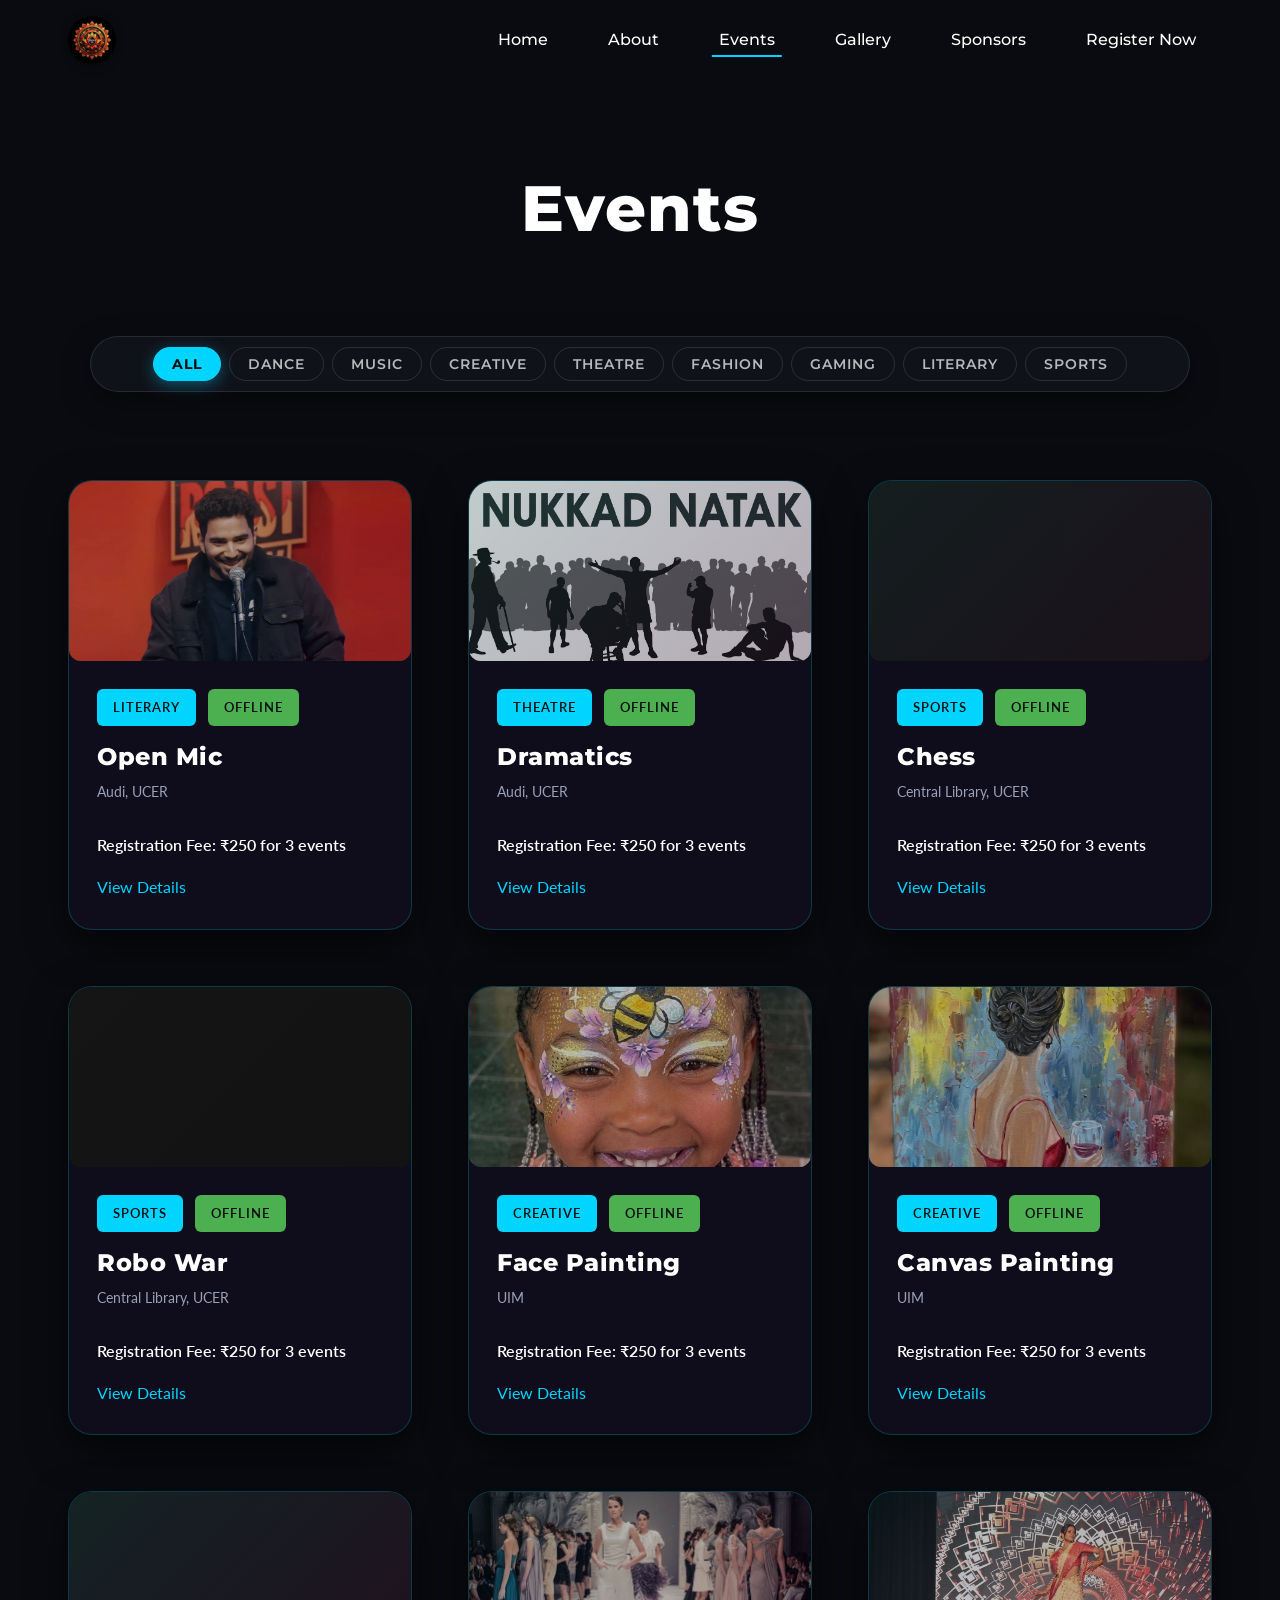
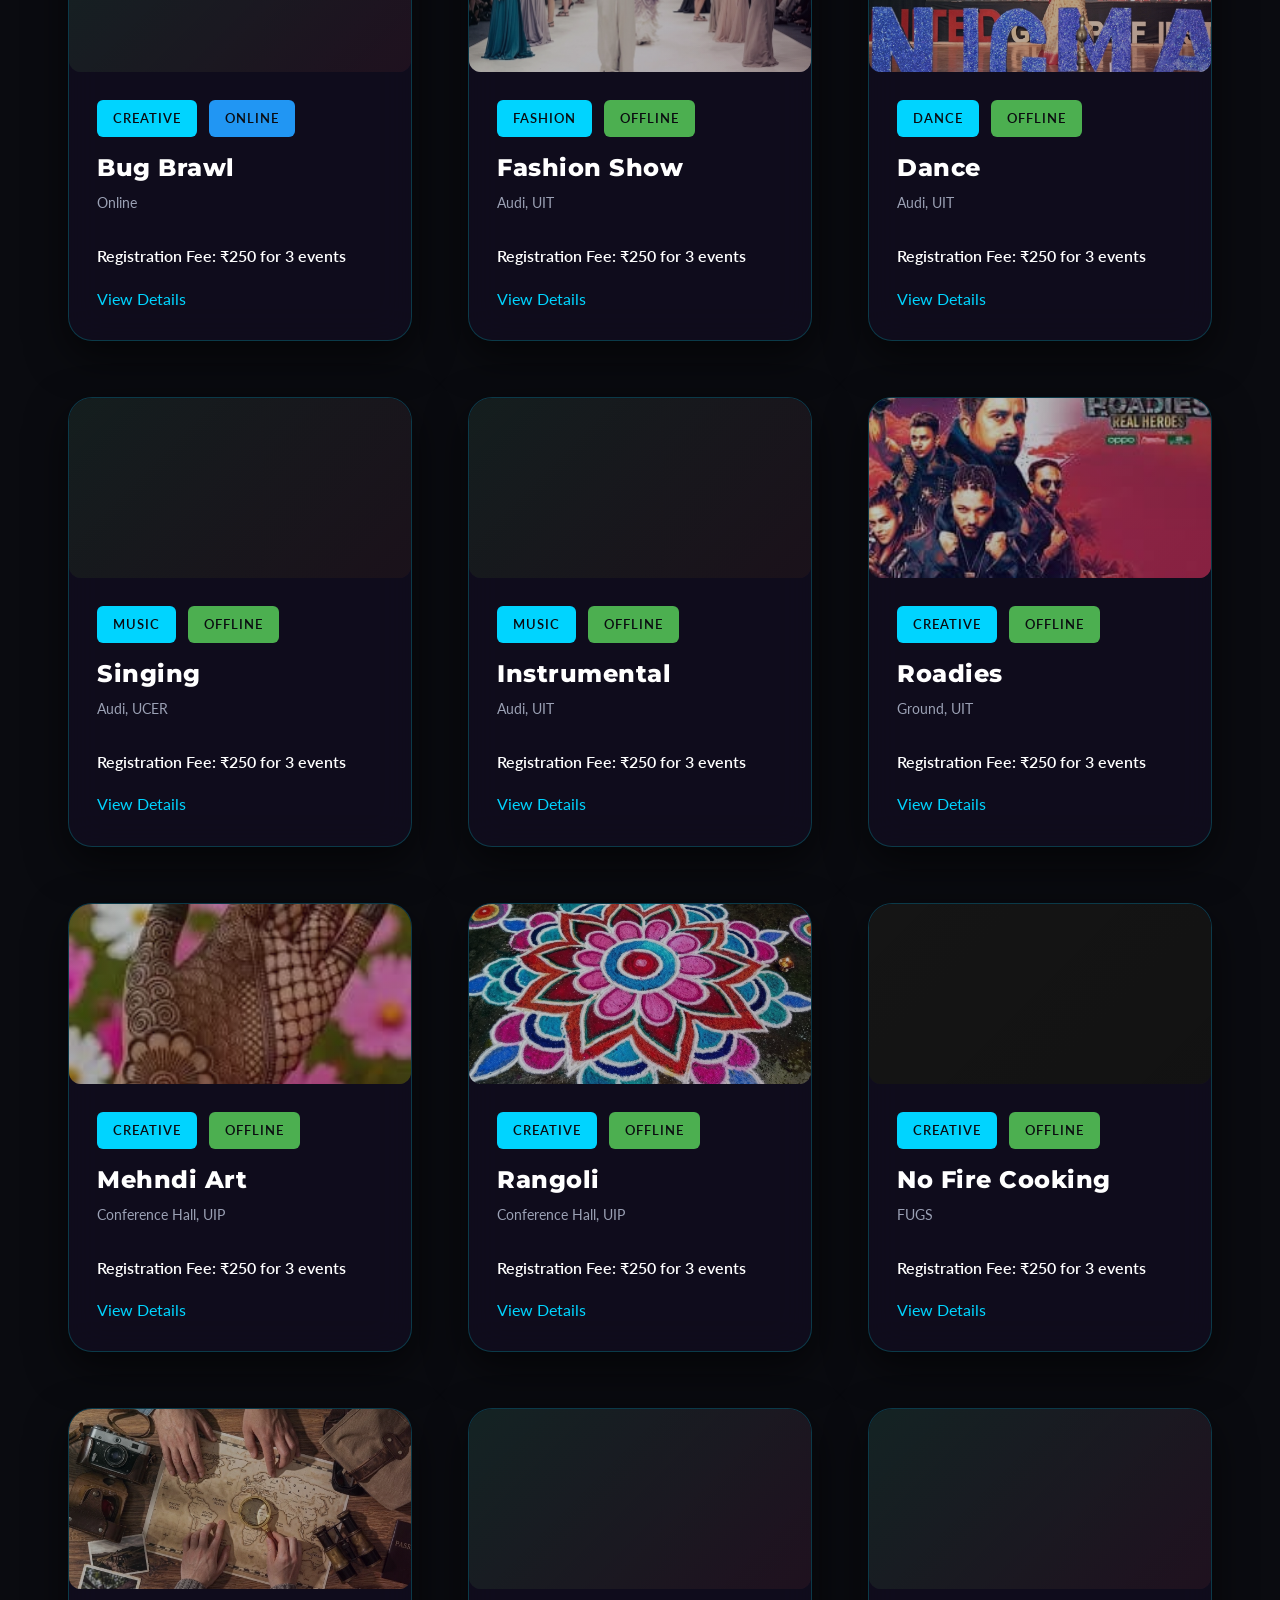
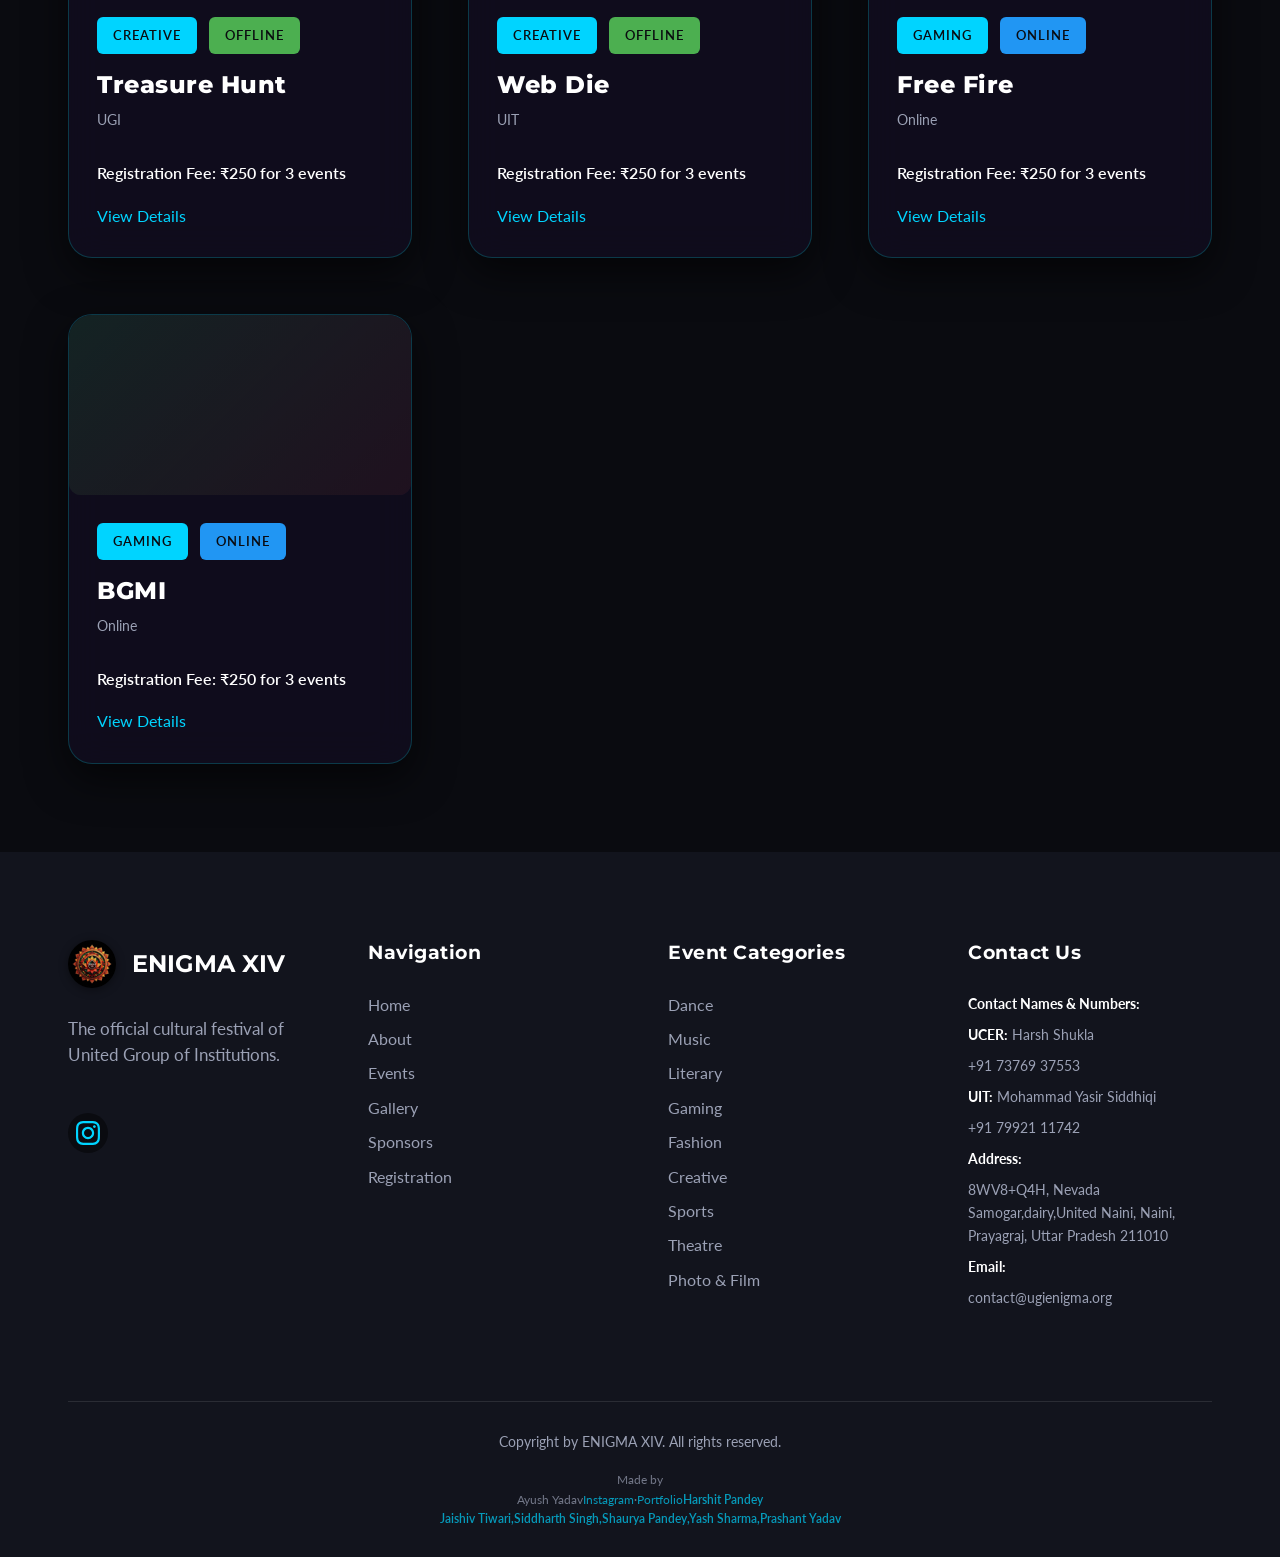
==== events.html @ 2e2770b8 "init" ====
<!DOCTYPE html>
<html lang="en">
<head>
    <meta charset="UTF-8">
    <meta name="viewport" content="width=device-width, initial-scale=1.0, maximum-scale=5.0, user-scalable=yes">
    <meta name="theme-color" content="#0A0A0A">
    <title>Events - ENIGMA XIV</title>
    
    <!-- Favicon -->
    <link rel="icon" type="image/jpeg" href="assets/logo.jpg">
    <link rel="shortcut icon" type="image/jpeg" href="assets/logo.jpg">
    <link rel="apple-touch-icon" href="assets/logo.jpg">
    <!-- Resource Hints for Performance -->
    <link rel="preconnect" href="https://fonts.googleapis.com">
    <link rel="preconnect" href="https://fonts.gstatic.com" crossorigin>
    <link rel="dns-prefetch" href="https://fonts.googleapis.com">
    <link rel="dns-prefetch" href="https://fonts.gstatic.com">
    <link href="https://fonts.googleapis.com/css2?family=Montserrat:wght@400;500;600;700;800&family=Lato:wght@300;400;700&display=swap" rel="stylesheet" media="print" onload="this.media='all'">
    <noscript><link href="https://fonts.googleapis.com/css2?family=Montserrat:wght@400;500;600;700;800&family=Lato:wght@300;400;700&display=swap" rel="stylesheet"></noscript>
    <!-- Preload event images for faster loading -->
    <link rel="preload" as="image" href="assets/new_events/open_mic.jpg">
    <link rel="preload" as="image" href="assets/new_events/nukad-natak.png">
    <link rel="preload" as="image" href="https://images.unsplash.com/photo-1529699211952-734e80c4d42b?w=800&q=80">
    <link rel="preload" as="image" href="assets/new_events/face_art.jpg">
    <link rel="preload" as="image" href="assets/new_events/painting.jpg">
    <link rel="preload" as="image" href="assets/new_events/mehandi.jpg">
    <link rel="preload" as="image" href="assets/new_events/rangoli.jpg">
    <link rel="preload" as="image" href="assets/new_events/Roadies.jpg">
    <link rel="preload" as="image" href="assets/new_events/treasure_hunt.jpg">
    <link rel="preload" as="image" href="assets/new_events/robowar.jpg">
    <link rel="preload" as="image" href="assets/new_events/testimage1.png">
    <link rel="preload" as="image" href="https://images.unsplash.com/photo-1555066931-4365d14bab8c?w=800&q=80">
    <link rel="preload" as="image" href="https://images.unsplash.com/photo-1498050108023-c5249f4df085?w=800&q=80">
    <link rel="preload" as="image" href="https://images.unsplash.com/photo-1542751371-adc38448a05e?w=800&q=80">
    <link rel="preload" as="image" href="assets/new_events/fashion_show.jpg">
    <link rel="preload" as="image" href="assets/new_events/dance.png">
    <link rel="preload" as="image" href="https://images.unsplash.com/photo-1493225457124-a3eb161ffa5f?w=800&q=80">
    <link rel="preload" as="image" href="https://images.unsplash.com/photo-1511379938547-c1f69419868d?w=800&q=80">
    <link rel="dns-prefetch" href="https://images.unsplash.com">
    <link rel="preconnect" href="https://images.unsplash.com" crossorigin>
    <!-- Critical CSS -->
    <style>
        body{background:#0A0A0A;color:#fff;font-family:'Lato',sans-serif;margin:0;padding:0}
        .header{position:fixed;top:0;left:0;width:100%;z-index:300;transition:transform .3s ease}
    </style>
    
    <!-- Stylesheets -->
    <link rel="stylesheet" href="css/global.css" media="all">
    <link rel="stylesheet" href="css/header.css" media="all">
    <link rel="stylesheet" href="css/footer.css" media="all">
    <link rel="stylesheet" href="css/events.css" media="all">
    <link rel="stylesheet" href="css/animations.css" media="all">
</head>
<body>

    <header class="header" id="header">
        <div class="header-container">
            <a href="index.html" class="header-logo" aria-label="Go to Home Page">
                <img src="assets/logo.jpg" alt="ENIGMA XIV Logo" class="enigma-logo-img">
            </a>
            <nav>
                <ul class="nav-menu">
                    <li><a href="index.html">Home</a></li>
                    <li><a href="about.html">About</a></li>
                    <li><a href="events.html" class="active">Events</a></li>
                    <li><a href="gallery.html">Gallery</a></li>
                    <li><a href="sponsors.html">Sponsors</a></li>
                    <li><a href="registration.html">Register Now</a></li>
                </ul>
            </nav>
            <button class="menu-toggle" id="menuToggle" aria-label="Toggle menu">
                <span></span>
                <span></span>
                <span></span>
            </button>
        </div>
        <div class="mobile-menu-overlay" id="mobileMenu">
            <button class="mobile-menu-close" id="closeMenu" aria-label="Close menu">&times;</button>
            <ul class="mobile-menu">
                <li><a href="index.html">Home</a></li>
                <li><a href="about.html">About</a></li>
                <li><a href="events.html">Events</a></li>
                <li><a href="gallery.html">Gallery</a></li>
                <li><a href="sponsors.html">Sponsors</a></li>
                <li><a href="registration.html">Register Now</a></li>
            </ul>
        </div>
    </header>

    <main id="main-content">
        <section class="events-page section" style="padding-top: calc(var(--spacing-xl) + 80px);">
            <div class="container">
                <h1 class="page-title fade-in">Events</h1>

                <!-- Event Category Filter Buttons -->
                <div class="event-filters fade-in">
                    <button class="filter-btn active" data-filter="all">All</button>
                    <button class="filter-btn" data-filter="dance">Dance</button>
                    <button class="filter-btn" data-filter="music">Music</button>
                    <button class="filter-btn" data-filter="creative">Creative</button>
                    <button class="filter-btn" data-filter="theatre">Theatre</button>
                    <button class="filter-btn" data-filter="fashion">Fashion</button>
                    <button class="filter-btn" data-filter="gaming">Gaming</button>
                    <button class="filter-btn" data-filter="literary">Literary</button>
                    <button class="filter-btn" data-filter="sports">Sports</button>
                </div>

                <!-- Events Grid -->
                <div class="events-grid" id="eventsGrid">
                    <!-- Event Cards will be dynamically filtered -->
                    <div class="event-card fade-in" data-category="literary" data-event="open-mic">
                        <div class="event-image">
                            <div class="event-overlay"></div>
                        </div>
                        <div class="event-info">
                            <span class="event-category">Literary</span>
                            <span class="event-mode offline">Offline</span>
                            <h3>Open Mic</h3>
                            <p class="event-venue">Audi, UCER</p>
                            <p class="event-fee">Registration Fee: ₹250 for 3 events</p>
                            <a href="event-detail.html?event=open-mic" class="btn btn-outline">View Details</a>
                        </div>
                    </div>

                    <div class="event-card fade-in" data-category="theatre" data-event="dramatics">
                        <div class="event-image">
                            <div class="event-overlay"></div>
                        </div>
                        <div class="event-info">
                            <span class="event-category">Theatre</span>
                            <span class="event-mode offline">Offline</span>
                            <h3>Dramatics</h3>
                            <p class="event-venue">Audi, UCER</p>
                            <p class="event-fee">Registration Fee: ₹250 for 3 events</p>
                            <a href="event-detail.html?event=dramatics" class="btn btn-outline">View Details</a>
                        </div>
                    </div>

                    <div class="event-card fade-in" data-category="sports" data-event="chess">
                        <div class="event-image">
                            <div class="event-overlay"></div>
                        </div>
                        <div class="event-info">
                            <span class="event-category">Sports</span>
                            <span class="event-mode offline">Offline</span>
                            <h3>Chess</h3>
                            <p class="event-venue">Central Library, UCER</p>
                            <p class="event-fee">Registration Fee: ₹250 for 3 events</p>
                            <a href="event-detail.html?event=chess" class="btn btn-outline">View Details</a>
                        </div>
                    </div>

                    <div class="event-card fade-in" data-category="sports" data-event="robowar">
                        <div class="event-image">
                            <div class="event-overlay"></div>
                        </div>
                        <div class="event-info">
                            <span class="event-category">Sports</span>
                            <span class="event-mode offline">Offline</span>
                            <h3>Robo War</h3>
                            <p class="event-venue">Central Library, UCER</p>
                            <p class="event-fee">Registration Fee: ₹250 for 3 events</p>
                            <a href="event-detail.html?event=robowar" class="btn btn-outline">View Details</a>
                        </div>
                    </div>
                    <div class="event-card fade-in" data-category="creative" data-event="face-painting">
                        <div class="event-image">
                            <div class="event-overlay"></div>
                        </div>
                        <div class="event-info">
                            <span class="event-category">Creative</span>
                            <span class="event-mode offline">Offline</span>
                            <h3>Face Painting</h3>
                            <p class="event-venue">UIM</p>
                            <p class="event-fee">Registration Fee: ₹250 for 3 events</p>
                            <a href="event-detail.html?event=face-painting" class="btn btn-outline">View Details</a>
                        </div>
                    </div>

                    <div class="event-card fade-in" data-category="creative" data-event="canvas-painting">
                        <div class="event-image">
                            <div class="event-overlay"></div>
                        </div>
                        <div class="event-info">
                            <span class="event-category">Creative</span>
                            <span class="event-mode offline">Offline</span>
                            <h3>Canvas Painting</h3>
                            <p class="event-venue">UIM</p>
                            <p class="event-fee">Registration Fee: ₹250 for 3 events</p>
                            <a href="event-detail.html?event=canvas-painting" class="btn btn-outline">View Details</a>
                        </div>
                    </div>

                    <div class="event-card fade-in" data-category="creative" data-event="bug-brawl" data-online="true">
                        <div class="event-image">
                            <div class="event-overlay"></div>
                        </div>
                        <div class="event-info">
                            <span class="event-category">Creative</span>
                            <span class="event-mode online">Online</span>
                            <h3>Bug Brawl</h3>
                            <p class="event-venue">Online</p>
                            <p class="event-fee">Registration Fee: ₹250 for 3 events</p>
                            <a href="event-detail.html?event=bug-brawl" class="btn btn-outline">View Details</a>
                        </div>
                    </div>
                    <div class="event-card fade-in" data-category="fashion" data-event="fashion-show">
                        <div class="event-image">
                            <div class="event-overlay"></div>
                        </div>
                        <div class="event-info">
                            <span class="event-category">Fashion</span>
                            <span class="event-mode offline">Offline</span>
                            <h3>Fashion Show</h3>
                            <p class="event-venue">Audi, UIT</p>
                            <p class="event-fee">Registration Fee: ₹250 for 3 events</p>
                            <a href="event-detail.html?event=fashion-show" class="btn btn-outline">View Details</a>
                        </div>
                    </div>

                    <div class="event-card fade-in" data-category="dance" data-event="dance">
                        <div class="event-image">
                            <div class="event-overlay"></div>
                        </div>
                        <div class="event-info">
                            <span class="event-category">Dance</span>
                            <span class="event-mode offline">Offline</span>
                            <h3>Dance</h3>
                            <p class="event-venue">Audi, UIT</p>
                            <p class="event-fee">Registration Fee: ₹250 for 3 events</p>
                            <a href="event-detail.html?event=dance" class="btn btn-outline">View Details</a>
                        </div>
                    </div>

                    <div class="event-card fade-in" data-category="music" data-event="singing">
                        <div class="event-image">
                            <div class="event-overlay"></div>
                        </div>
                        <div class="event-info">
                            <span class="event-category">Music</span>
                            <span class="event-mode offline">Offline</span>
                            <h3>Singing</h3>
                            <p class="event-venue">Audi, UCER</p>
                            <p class="event-fee">Registration Fee: ₹250 for 3 events</p>
                            <a href="event-detail.html?event=singing" class="btn btn-outline">View Details</a>
                        </div>
                    </div>

                    <div class="event-card fade-in" data-category="music" data-event="instrumental">
                        <div class="event-image">
                            <div class="event-overlay"></div>
                        </div>
                        <div class="event-info">
                            <span class="event-category">Music</span>
                            <span class="event-mode offline">Offline</span>
                            <h3>Instrumental</h3>
                            <p class="event-venue">Audi, UIT</p>
                            <p class="event-fee">Registration Fee: ₹250 for 3 events</p>
                            <a href="event-detail.html?event=instrumental" class="btn btn-outline">View Details</a>
                        </div>
                    </div>

                    <div class="event-card fade-in" data-category="creative" data-event="roadies">
                        <div class="event-image">
                            <div class="event-overlay"></div>
                        </div>
                        <div class="event-info">
                            <span class="event-category">Creative</span>
                            <span class="event-mode offline">Offline</span>
                            <h3>Roadies</h3>
                            <p class="event-venue">Ground, UIT</p>
                            <p class="event-fee">Registration Fee: ₹250 for 3 events</p>
                            <a href="event-detail.html?event=roadies" class="btn btn-outline">View Details</a>
                        </div>
                    </div>

                    <div class="event-card fade-in" data-category="creative" data-event="mehndi-art">
                        <div class="event-image">
                            <div class="event-overlay"></div>
                        </div>
                        <div class="event-info">
                            <span class="event-category">Creative</span>
                            <span class="event-mode offline">Offline</span>
                            <h3>Mehndi Art</h3>
                            <p class="event-venue">Conference Hall, UIP</p>
                            <p class="event-fee">Registration Fee: ₹250 for 3 events</p>
                            <a href="event-detail.html?event=mehndi-art" class="btn btn-outline">View Details</a>
                        </div>
                    </div>

                    <div class="event-card fade-in" data-category="creative" data-event="rangoli">
                        <div class="event-image">
                            <div class="event-overlay"></div>
                        </div>
                        <div class="event-info">
                            <span class="event-category">Creative</span>
                            <span class="event-mode offline">Offline</span>
                            <h3>Rangoli</h3>
                            <p class="event-venue">Conference Hall, UIP</p>
                            <p class="event-fee">Registration Fee: ₹250 for 3 events</p>
                            <a href="event-detail.html?event=rangoli" class="btn btn-outline">View Details</a>
                        </div>
                    </div>
                      <div class="event-card fade-in" data-category="creative" data-event="nofirecooking">
                        <div class="event-image">
                            <div class="event-overlay"></div>
                        </div>
                        <div class="event-info">
                            <span class="event-category">Creative</span>
                            <span class="event-mode offline">Offline</span>
                            <h3>No Fire Cooking</h3>
                            <p class="event-venue">FUGS</p>
                            <p class="event-fee">Registration Fee: ₹250 for 3 events</p>
                            <a href="event-detail.html?event=nofirecooking" class="btn btn-outline">View Details</a>
                        </div>
                    </div>

                    <div class="event-card fade-in" data-category="creative" data-event="treasure-hunt">
                        <div class="event-image">
                            <div class="event-overlay"></div>
                        </div>
                        <div class="event-info">
                            <span class="event-category">Creative</span>
                            <span class="event-mode offline">Offline</span>
                            <h3>Treasure Hunt</h3>
                            <p class="event-venue">UGI</p>
                            <p class="event-fee">Registration Fee: ₹250 for 3 events</p>
                            <a href="event-detail.html?event=treasure-hunt" class="btn btn-outline">View Details</a>
                        </div>
                    </div>

                    <div class="event-card fade-in" data-category="creative" data-event="web-die">
                        <div class="event-image">
                            <div class="event-overlay"></div>
                        </div>
                        <div class="event-info">
                            <span class="event-category">Creative</span>
                            <span class="event-mode offline">Offline</span>
                            <h3>Web Die</h3>
                            <p class="event-venue">UIT</p>
                            <p class="event-fee">Registration Fee: ₹250 for 3 events</p>
                            <a href="event-detail.html?event=web-die" class="btn btn-outline">View Details</a>
                        </div>
                    </div>

                    <div class="event-card fade-in" data-category="gaming" data-event="free-fire" data-online="true">
                        <div class="event-image">
                            <div class="event-overlay"></div>
                        </div>
                        <div class="event-info">
                            <span class="event-category">Gaming</span>
                            <span class="event-mode online">Online</span>
                            <h3>Free Fire</h3>
                            <p class="event-venue">Online</p>
                            <p class="event-fee">Registration Fee: ₹250 for 3 events</p>
                            <a href="event-detail.html?event=free-fire" class="btn btn-outline">View Details</a>
                        </div>
                    </div>

                    <div class="event-card fade-in" data-category="gaming" data-event="bgmi" data-online="true">
                        <div class="event-image">
                            <div class="event-overlay"></div>
                        </div>
                        <div class="event-info">
                            <span class="event-category">Gaming</span>
                            <span class="event-mode online">Online</span>
                            <h3>BGMI</h3>
                            <p class="event-venue">Online</p>
                            <p class="event-fee">Registration Fee: ₹250 for 3 events</p>
                            <a href="event-detail.html?event=bgmi" class="btn btn-outline">View Details</a>
                        </div>
                    </div>
                </div>
            </div>
        </section>
    </main>

    <!-- Footer -->
    <footer class="footer">
        <div class="footer-container">
            <div class="footer-grid">
                <!-- Column 1: Logo & Description -->
                <div class="footer-column">
                    <div class="footer-logo">
                        <img src="assets/logo.jpg" alt="ENIGMA XIV Logo" class="enigma-logo-img">
                        <span>ENIGMA XIV</span>
                    </div>
                    <p>The official cultural festival of United Group of Institutions.</p>
                    <div class="social-icons">
                        <a href="https://www.instagram.com/enigmafest_2026?stkn=YTR5cmZ4eHR3dWl0" target="_blank" rel="noopener noreferrer" aria-label="Instagram">
                            <svg width="24" height="24" viewBox="0 0 24 24" fill="none" xmlns="http://www.w3.org/2000/svg">
                                <path d="M12 2.163c3.204 0 3.584.012 4.85.07 3.252.148 4.771 1.691 4.919 4.919.058 1.265.069 1.645.069 4.849 0 3.205-.012 3.584-.069 4.849-.149 3.225-1.664 4.771-4.919 4.919-1.266.058-1.644.07-4.85.07-3.204 0-3.584-.012-4.849-.07-3.26-.149-4.771-1.699-4.919-4.92-.058-1.265-.07-1.644-.07-4.849 0-3.204.013-3.583.07-4.849.149-3.227 1.664-4.771 4.919-4.919 1.266-.057 1.645-.069 4.849-.069zm0-2.163c-3.259 0-3.667.014-4.947.072-4.358.2-6.78 2.618-6.98 6.98-.059 1.281-.073 1.689-.073 4.948 0 3.259.014 3.668.072 4.948.2 4.358 2.618 6.78 6.98 6.98 1.281.058 1.689.072 4.948.072 3.259 0 3.668-.014 4.948-.072 4.354-.2 6.782-2.618 6.979-6.98.059-1.28.073-1.689.073-4.948 0-3.259-.014-3.667-.072-4.947-.196-4.354-2.617-6.78-6.979-6.98-1.281-.059-1.69-.073-4.949-.073zm0 5.838c-3.403 0-6.162 2.759-6.162 6.162s2.759 6.163 6.162 6.163 6.162-2.759 6.162-6.163c0-3.403-2.759-6.162-6.162-6.162zm0 10.162c-2.209 0-4-1.79-4-4 0-2.209 1.791-4 4-4s4 1.791 4 4c0 2.21-1.791 4-4 4zm6.406-11.845c-.796 0-1.441.645-1.441 1.44s.645 1.44 1.441 1.44c.795 0 1.439-.645 1.439-1.44s-.644-1.44-1.439-1.44z" fill="currentColor"/>
                            </svg>
                        </a>
                    </div>
                </div>

                <!-- Column 2: Navigation -->
                <div class="footer-column">
                    <h4>Navigation</h4>
                    <ul class="footer-links">
                        <li><a href="index.html">Home</a></li>
                        <li><a href="about.html">About</a></li>
                        <li><a href="events.html">Events</a></li>
                        <li><a href="gallery.html">Gallery</a></li>
                        <li><a href="sponsors.html">Sponsors</a></li>
                        <li><a href="registration.html">Registration</a></li>
                    </ul>
                </div>

                <!-- Column 3: Event Categories -->
                <div class="footer-column">
                    <h4>Event Categories</h4>
                    <ul class="footer-links">
                        <li><a href="events.html?category=dance">Dance</a></li>
                        <li><a href="events.html?category=music">Music</a></li>
                        <li><a href="events.html?category=literary">Literary</a></li>
                        <li><a href="events.html?category=gaming">Gaming</a></li>
                        <li><a href="events.html?category=fashion">Fashion</a></li>
                        <li><a href="events.html?category=creative">Creative</a></li>
                        <li><a href="events.html?category=sports">Sports</a></li>
                        <li><a href="events.html?category=theatre">Theatre</a></li>
                        <li><a href="events.html?category=photo-film">Photo & Film</a></li>
                    </ul>
                </div>

                <!-- Column 4: Contact Us -->
                <div class="footer-column">
                    <h4>Contact Us</h4>
                    <div class="contact-info">
                        <p><strong>Contact Names & Numbers:</strong></p>
                        <p><strong>UCER:</strong> Harsh Shukla</p>
                        <p>+91 73769 37553</p>
                        <p><strong>UIT:</strong> Mohammad Yasir Siddhiqi</p>
                        <p>+91 79921 11742</p>
                        <p><strong>Address:</strong></p>
                        <p>8WV8+Q4H, Nevada Samogar,dairy,United Naini, Naini, Prayagraj, Uttar Pradesh 211010
</p>
                        <p><strong>Email:</strong></p>
                        <p>contact@ugienigma.org</p>
                    </div>
                </div>
            </div>
            <div class="footer-bottom">
                <p>Copyright by ENIGMA XIV. All rights reserved.</p>
                <p class="footer-credit">Made by <br><span class="credit-lead"><span class="credit-lead-name">Ayush Yadav</span><span class="credit-lead-links"><a href="https://www.instagram.com/ayush__yadav8620/" target="_blank" rel="noopener">Instagram</a><span class="credit-lead-sep">&middot;</span><a href="https://www.ayushyadav.dev" target="_blank" rel="noopener">Portfolio</a></span></span><span class="credit-names">Harshit Pandey <br>Jaishiv Tiwari,Siddharth Singh,Shaurya Pandey,Yash Sharma,Prashant Yadav</span></p>
            </div>
        </div>
    </footer>


    <script src="js/header.js"></script>
    <script src="js/animations.js"></script>
    <script src="js/events.js"></script>
    <script src="js/main.js"></script>
    <script src="js/version-check.js"></script>
</body>
</html>
---- css/global.css ----
/* ============================================
   ENIGMA XIII - Global CSS Variables & Styles
   ============================================ */

:root {
    /* Typography Variables */
    --font-heading: 'Montserrat', sans-serif;
    --font-body: 'Lato', sans-serif;

    /* Clean College Fest Palette (Non-Cyberpunk) */
    --color-primary: #00D4FF;        /* Vibrant Fest Cyan/Blue */
    --color-secondary: #FFB703;      /* Warm Festival Gold/Amber */
    --color-accent: #FF5E7E;         /* Warm Coral Highlight */
    --color-bg: #0A0B10;             /* Clean Deep Fest Background */
    --color-surface: #12141D;        /* Card Background */
    --color-surface-card: rgba(18, 20, 29, 0.85);
    --color-border: rgba(255, 255, 255, 0.08);
    --color-border-glow: rgba(0, 212, 255, 0.25);
    --color-text-primary: #FFFFFF;   /* Main Text */
    --color-text-secondary: #9BA1B5; /* Sub-headings, meta-text */

    /* Spacing Variables */
    --spacing-xs: 0.5rem;
    --spacing-sm: 1rem;
    --spacing-md: 1.75rem;
    --spacing-lg: 3.5rem;
    --spacing-xl: 5.5rem;
    --spacing-xxl: 7.5rem;

    /* Border Radius */
    --radius-sm: 6px;
    --radius-md: 12px;
    --radius-lg: 16px;
    --radius-xl: 24px;
    --radius-full: 9999px;

    /* Transitions */
    --transition-fast: 0.2s ease;
    --transition-normal: 0.3s ease;
    --transition-slow: 0.5s ease;

    /* Z-index Layers */
    --z-base: 1;
    --z-dropdown: 100;
    --z-sticky: 200;
    --z-fixed: 300;
    --z-modal: 400;
}

/* ============================================
   Global Reset & Base Styles
   ============================================ */

/* Performance optimizations */
* {
    margin: 0;
    padding: 0;
    box-sizing: border-box;
}

/* GPU acceleration for transforms */
*,
*::before,
*::after {
    -webkit-font-smoothing: antialiased;
    -moz-osx-font-smoothing: grayscale;
}

/* Optimize rendering */
img, video {
    max-width: 100%;
    height: auto;
    display: block;
}

/* Mobile image optimization */
@media (max-width: 768px) {
    img {
        max-width: 100%;
        width: 100%;
        height: auto;
        object-fit: cover;
        image-rendering: -webkit-optimize-contrast;
        image-rendering: crisp-edges;
        display: block;
    }
    
    /* Prevent image overflow on mobile */
    .container img,
    section img {
        max-width: 100%;
        width: auto;
    }
}

html {
    scroll-behavior: smooth;
    font-size: 16px;
    -webkit-text-size-adjust: 100%;
    text-size-adjust: 100%;
}

body {
    font-family: var(--font-body);
    background-color: var(--color-bg);
    color: var(--color-text-primary);
    line-height: 1.65;
    overflow-x: hidden;
    -webkit-font-smoothing: antialiased;
    -moz-osx-font-smoothing: grayscale;
    -webkit-tap-highlight-color: transparent;
    text-rendering: optimizeLegibility;
    -webkit-font-feature-settings: "kern" 1;
    font-feature-settings: "kern" 1;
}

/* Touch-friendly buttons on mobile */
@media (max-width: 768px) {
    button,
    a.btn,
    .btn {
        min-height: 44px;
        min-width: 44px;
        touch-action: manipulation;
    }
}

/* ============================================
   Typography & Fest Titles
   ============================================ */

h1, h2, h3, h4, h5, h6 {
    font-family: var(--font-heading);
    font-weight: 800;
    line-height: 1.25;
    margin-bottom: var(--spacing-sm);
    color: var(--color-text-primary);
    letter-spacing: 0.5px;
}

h1 {
    font-size: clamp(2.2rem, 5vw, 3.8rem);
    letter-spacing: 1px;
}

h2 {
    font-size: clamp(1.8rem, 4vw, 2.8rem);
    letter-spacing: 1px;
}

h3 {
    font-size: clamp(1.3rem, 2.5vw, 1.8rem);
}

p {
    margin-bottom: var(--spacing-sm);
    color: var(--color-text-secondary);
    font-size: 1.05rem;
}

img {
    max-width: 100%;
    height: auto;
    display: block;
    image-rendering: -webkit-optimize-contrast;
    image-rendering: crisp-edges;
}

a {
    color: var(--color-primary);
    text-decoration: none;
    transition: all var(--transition-fast);
}

a:hover {
    color: #FFFFFF;
}

/* Section Title - Clean College Fest Styling */
.section-title {
    font-family: var(--font-heading);
    font-size: clamp(2rem, 4vw, 3rem);
    text-align: center;
    margin-bottom: var(--spacing-xl);
    text-transform: uppercase;
    letter-spacing: 3px;
    font-weight: 800;
    color: #FFFFFF;
    position: relative;
    display: table;
    margin-left: auto;
    margin-right: auto;
}

.section-title::after {
    content: '';
    position: absolute;
    bottom: -10px;
    left: 50%;
    transform: translateX(-50%);
    width: 60px;
    height: 3px;
    background: var(--color-primary);
    border-radius: var(--radius-full);
}

/* ============================================
   Custom Scrollbar - Sleek Modern Dark
   ============================================ */

::-webkit-scrollbar {
    width: 8px;
}

::-webkit-scrollbar-track {
    background: #0A0B10;
}

::-webkit-scrollbar-thumb {
    background: #1F2433;
    border-radius: var(--radius-full);
}

::-webkit-scrollbar-thumb:hover {
    background: var(--color-primary);
}

/* ============================================
   Animation Classes
   ============================================ */

.fade-in {
    opacity: 0;
    transform: translateY(30px);
    transition: opacity 0.6s ease, transform 0.6s ease;
}

.fade-in.is-visible {
    opacity: 1;
    transform: translateY(0);
}

.slide-in-left {
    opacity: 0;
    transform: translateX(-50px);
    transition: opacity 0.6s ease, transform 0.6s ease;
}

.slide-in-left.is-visible {
    opacity: 1;
    transform: translateX(0);
}

.slide-in-right {
    opacity: 0;
    transform: translateX(50px);
    transition: opacity 0.6s ease, transform 0.6s ease;
}

.slide-in-right.is-visible {
    opacity: 1;
    transform: translateX(0);
}

/* ============================================
   Responsive Typography
   ============================================ */

/* Container Responsive - Optimized */
.container {
    width: 100%;
    max-width: 1200px;
    margin: 0 auto;
    padding: 0 var(--spacing-md);
    contain: layout style;
}

@media (max-width: 992px) {
    .container {
        padding: 0 var(--spacing-md);
    }
}

@media (max-width: 768px) {
    html {
        font-size: 14px;
    }

    .container {
        padding: 0 var(--spacing-sm);
    }

    h1 {
        font-size: 2.5rem;
    }

    h2 {
        font-size: 2rem;
    }

    h3 {
        font-size: 1.5rem;
    }

    p {
        line-height: 1.5;
        font-size: 0.95rem;
    }
}

@media (max-width: 480px) {
    html {
        font-size: 13px;
    }

    .container {
        padding: 0 var(--spacing-xs);
    }

    h1 {
        font-size: 2rem;
    }

    h2 {
        font-size: 1.75rem;
    }

    h3 {
        font-size: 1.3rem;
    }
}
---- css/header.css ----
/* ============================================
   Header Component Styles
   ============================================ */

.header {
    position: fixed;
    top: 0;
    left: 0;
    width: 100%;
    z-index: var(--z-fixed);
    padding: var(--spacing-sm) 0;
    transition: all var(--transition-normal);
    background-color: transparent;
    transform: translateY(0);
}

.header.header-hidden {
    transform: translateY(-100%);
}

.header.scrolled {
    background-color: rgba(7, 6, 12, 0.85);
    backdrop-filter: blur(16px);
    -webkit-backdrop-filter: blur(16px);
    border-bottom: 1px solid rgba(0, 240, 255, 0.25);
    box-shadow: 0 10px 30px rgba(0, 0, 0, 0.6), 0 0 25px rgba(0, 240, 255, 0.15);
    padding: var(--spacing-xs) 0;
}

.header-container {
    max-width: 1200px;
    margin: 0 auto;
    padding: 0 var(--spacing-md);
    display: flex;
    justify-content: space-between;
    align-items: center;
}

/* Logo */
.header-logo {
    display: flex;
    align-items: center;
    gap: var(--spacing-sm);
    z-index: var(--z-fixed);
    flex-shrink: 0;
    cursor: pointer;
    transition: transform var(--transition-fast), opacity var(--transition-fast);
    text-decoration: none;
    color: inherit;
}

.header-logo:hover {
    transform: scale(1.05);
    opacity: 0.9;
    text-decoration: none;
}

.header-logo:active {
    transform: scale(0.98);
}

.header-logo:focus {
    outline: 2px solid var(--color-primary);
    outline-offset: 4px;
    border-radius: var(--radius-sm);
}

.enigma-logo-img {
    height: 48px;
    width: 48px;
    border-radius: 50%;
    object-fit: cover;
    background: transparent;
    display: block;
    flex-shrink: 0;
    box-shadow: 0 2px 10px rgba(0, 0, 0, 0.4);
}

.header-logo-text {
    font-family: var(--font-heading);
    font-size: 1.5rem;
    font-weight: 700;
    color: var(--color-text-primary);
    display: inline-block;
    white-space: nowrap;
    line-height: 1;
    margin: 0;
}

/* Navigation */
.nav-menu {
    display: flex;
    list-style: none;
    gap: var(--spacing-md);
    align-items: center;
}

.nav-menu a {
    color: var(--color-text-primary);
    font-family: var(--font-heading);
    font-weight: 500;
    font-size: 1rem;
    padding: var(--spacing-xs) var(--spacing-sm);
    border-radius: var(--radius-sm);
    transition: color var(--transition-fast), background-color var(--transition-fast);
    position: relative;
}

.nav-menu a::after {
    content: '';
    position: absolute;
    bottom: 0;
    left: 50%;
    transform: translateX(-50%);
    width: 0;
    height: 2px;
    background: var(--color-primary);
    transition: width var(--transition-normal);
}

.nav-menu a:hover::after,
.nav-menu a.active::after {
    width: 80%;
}

.nav-menu a:hover {
    color: var(--color-primary);
}

/* Register Button */
.btn-register {
    background-color: var(--color-primary);
    color: var(--color-bg);
    padding: var(--spacing-xs) var(--spacing-md);
    border: none;
    border-radius: var(--radius-md);
    font-family: var(--font-heading);
    font-weight: 600;
    font-size: 1rem;
    cursor: pointer;
    transition: transform var(--transition-fast), box-shadow var(--transition-fast);
    text-transform: uppercase;
    letter-spacing: 1px;
}

.btn-register:hover {
    transform: scale(1.05);
    box-shadow: 0 4px 20px rgba(0, 255, 255, 0.4);
}

/* Mobile Menu Toggle */
.menu-toggle {
    display: none;
    flex-direction: column;
    gap: 5px;
    background: none;
    border: none;
    cursor: pointer;
    padding: var(--spacing-xs);
    z-index: var(--z-fixed);
}

.menu-toggle span {
    width: 25px;
    height: 3px;
    background: var(--color-text-primary);
    transition: all var(--transition-normal);
    border-radius: var(--radius-sm);
}

.menu-toggle.active span:nth-child(1) {
    transform: rotate(45deg) translate(8px, 8px);
}

.menu-toggle.active span:nth-child(2) {
    opacity: 0;
}

.menu-toggle.active span:nth-child(3) {
    transform: rotate(-45deg) translate(7px, -7px);
}

/* Mobile Menu Overlay */
.mobile-menu-overlay {
    position: fixed;
    top: 0;
    left: 0;
    width: 100vw;
    height: 100vh;
    background-color: var(--color-bg);
    z-index: var(--z-modal);
    display: none;
    flex-direction: column;
    justify-content: center;
    align-items: center;
    opacity: 0;
    transition: opacity var(--transition-normal);
}

.mobile-menu-overlay.active {
    display: flex;
    opacity: 1;
}

.mobile-menu {
    list-style: none;
    text-align: center;
}

.mobile-menu li {
    margin-bottom: var(--spacing-md);
    animation: slideInRight 0.3s ease forwards;
    opacity: 0;
}

.mobile-menu li:nth-child(1) { animation-delay: 0.1s; }
.mobile-menu li:nth-child(2) { animation-delay: 0.2s; }
.mobile-menu li:nth-child(3) { animation-delay: 0.3s; }
.mobile-menu li:nth-child(4) { animation-delay: 0.4s; }
.mobile-menu li:nth-child(5) { animation-delay: 0.5s; }
.mobile-menu li:nth-child(6) { animation-delay: 0.6s; }

.mobile-menu a {
    font-family: var(--font-heading);
    font-size: 2rem;
    font-weight: 700;
    color: var(--color-text-primary);
    display: block;
    padding: var(--spacing-sm);
    transition: color var(--transition-fast);
}

.mobile-menu a:hover {
    color: var(--color-primary);
}

.mobile-menu-close {
    position: absolute;
    top: var(--spacing-md);
    right: var(--spacing-md);
    background: none;
    border: none;
    color: var(--color-text-primary);
    font-size: 2rem;
    cursor: pointer;
    width: 50px;
    height: 50px;
    display: flex;
    align-items: center;
    justify-content: center;
    border-radius: 50%;
    transition: background-color var(--transition-fast);
}

.mobile-menu-close:hover {
    background-color: var(--color-surface);
}

@keyframes slideInRight {
    from {
        opacity: 0;
        transform: translateX(50px);
    }
    to {
        opacity: 1;
        transform: translateX(0);
    }
}

/* Responsive Design */
@media (max-width: 768px) {
    .nav-menu,
    .btn-register {
        display: none;
    }

    .menu-toggle {
        display: flex;
    }

    .header-logo {
        gap: var(--spacing-xs);
    }

    .enigma-logo-img {
        height: 60px;
        max-width: 180px;
    }
}

@media (max-width: 480px) {
    .header {
        padding: var(--spacing-sm) 0;
    }

    .header-container {
        padding: 0 var(--spacing-sm);
    }

    .enigma-logo-img {
        height: 45px;
        max-width: 130px;
    }

    .mobile-menu a {
        font-size: 1.5rem;
    }
}
---- css/footer.css ----
/* ============================================
   Footer Component Styles
   ============================================ */

.footer {
    background-color: var(--color-surface);
    padding: var(--spacing-xl) 0 var(--spacing-md);
    margin-top: var(--spacing-xl);
}

.footer-container {
    max-width: 1200px;
    margin: 0 auto;
    padding: 0 var(--spacing-md);
}

.footer-grid {
    display: grid;
    grid-template-columns: repeat(4, 1fr);
    gap: var(--spacing-lg);
    margin-bottom: var(--spacing-lg);
}

.footer-column {
    display: flex;
    flex-direction: column;
}

.footer-logo {
    margin-bottom: var(--spacing-md);
    display: flex;
    align-items: center;
    gap: var(--spacing-sm);
    flex-wrap: wrap;
}

.footer-logo img {
    height: 48px;
    width: 48px;
    border-radius: 50%;
    object-fit: cover;
    display: block;
    flex-shrink: 0;
    box-shadow: 0 2px 10px rgba(0, 0, 0, 0.4);
}

.footer-logo span {
    font-family: var(--font-heading);
    font-size: 1.5rem;
    font-weight: 700;
    color: var(--color-text-primary);
    display: inline-block;
    white-space: nowrap;
    line-height: 1;
    margin: 0;
}

.footer-column h4 {
    font-family: var(--font-heading);
    font-size: 1.2rem;
    font-weight: 700;
    margin-bottom: var(--spacing-md);
    color: var(--color-text-primary);
}

.footer-column p {
    color: var(--color-text-secondary);
    margin-bottom: var(--spacing-sm);
    line-height: 1.6;
}

.footer-links {
    list-style: none;
}

.footer-links li {
    margin-bottom: var(--spacing-xs);
}

.footer-links a {
    color: var(--color-text-secondary);
    transition: color var(--transition-fast);
    display: inline-block;
}

.footer-links a:hover {
    color: var(--color-primary);
    transform: translateX(5px);
}

.contact-info {
    margin-bottom: var(--spacing-md);
}

.contact-info p {
    margin-bottom: var(--spacing-xs);
    font-size: 0.9rem;
}

.contact-info strong {
    color: var(--color-text-primary);
}

.social-icons {
    display: flex;
    gap: var(--spacing-sm);
    margin-top: var(--spacing-md);
}

.social-icons a {
    width: 40px;
    height: 40px;
    display: flex;
    align-items: center;
    justify-content: center;
    background-color: var(--color-bg);
    border-radius: 50%;
    transition: transform var(--transition-fast), background-color var(--transition-fast);
}

.social-icons a:hover {
    transform: scale(1.1);
    background-color: var(--color-primary);
}

.social-icons img,
.social-icons svg {
    width: 24px;
    height: 24px;
    object-fit: contain;
}

.social-icons svg {
    fill: var(--color-text-secondary);
    transition: fill var(--transition-fast);
}

.social-icons a:hover svg {
    fill: var(--color-text-primary);
}

.footer-bottom {
    border-top: 1px solid rgba(255, 255, 255, 0.1);
    padding-top: var(--spacing-md);
    text-align: center;
}

.footer-bottom p {
    color: var(--color-text-secondary);
    font-size: 0.9rem;
    margin: 0;
}

.footer-credit {
    margin-top: var(--spacing-sm) !important;
    font-size: 0.75rem !important;
    color: var(--color-text-secondary) !important;
    opacity: 0.7;
}

.credit-names {
    color: var(--color-primary);
    font-weight: 600;
}

/* Responsive Design */
@media (max-width: 992px) {
    .footer-grid {
        grid-template-columns: repeat(2, 1fr);
    }
}

@media (max-width: 768px) {
    .footer-grid {
        grid-template-columns: 1fr;
        gap: var(--spacing-md);
    }

    .footer-column {
        text-align: center;
    }

    .footer-logo {
        justify-content: center;
        gap: var(--spacing-xs);
    }

    .footer-logo img {
        height: 45px;
        max-width: 130px;
    }

    .footer-logo span {
        font-size: 1.3rem;
    }

    .social-icons {
        justify-content: center;
    }
}

@media (max-width: 480px) {
    .footer {
        padding: var(--spacing-lg) 0 var(--spacing-sm);
    }

    .footer-container {
        padding: 0 var(--spacing-sm);
    }

    .footer-grid {
        gap: var(--spacing-md);
    }

    .footer-column {
        text-align: center;
    }

    .footer-column h4 {
        font-size: 1rem;
        margin-bottom: var(--spacing-sm);
    }

    .footer-links {
        font-size: 0.9rem;
    }

    .footer-logo {
        flex-direction: column;
        align-items: center;
        gap: var(--spacing-xs);
    }

    .footer-logo img {
        height: 40px;
        max-width: 120px;
    }

    .footer-logo span {
        font-size: 1.2rem;
    }

    .contact-info {
        font-size: 0.85rem;
    }

    .social-icons {
        justify-content: center;
        margin-top: var(--spacing-sm);
    }

    .social-icons a {
        width: 35px;
        height: 35px;
    }

    .social-icons svg {
        width: 20px;
        height: 20px;
    }

    .footer-credit {
        font-size: 0.7rem !important;
    }
}
---- css/events.css ----
/* ============================================
    Events Page Styles
    ============================================ */

    .events-page {
        background-color: var(--color-bg);
        min-height: 100vh;
    }

    .page-title {
        text-align: center;
        margin-bottom: var(--spacing-xl);
        font-size: clamp(2.5rem, 5vw, 4rem);
    }

    /* Filter Buttons */
    .event-filters {
        display: flex;
        flex-wrap: wrap;
        gap: 8px;
        justify-content: center;
        margin-bottom: var(--spacing-xl);
        padding: 10px 16px;
        background: rgba(18, 20, 29, 0.85);
        backdrop-filter: blur(16px);
        -webkit-backdrop-filter: blur(16px);
        border: 1px solid rgba(255, 255, 255, 0.1);
        border-radius: var(--radius-full);
        box-shadow: 0 10px 30px rgba(0, 0, 0, 0.4);
        max-width: 1100px;
        margin-left: auto;
        margin-right: auto;
    }

    .filter-btn {
        padding: 8px 18px;
        background-color: transparent;
        border: 1px solid rgba(255, 255, 255, 0.12);
        color: rgba(255, 255, 255, 0.7);
        border-radius: var(--radius-full);
        font-family: var(--font-heading);
        font-weight: 600;
        font-size: 0.85rem;
        cursor: pointer;
        transition: all var(--transition-fast);
        text-transform: uppercase;
        letter-spacing: 1px;
    }

    .filter-btn:hover {
        border-color: rgba(255, 255, 255, 0.35);
        color: #FFFFFF;
        background: rgba(255, 255, 255, 0.06);
        transform: translateY(-2px);
    }

    .filter-btn.active {
        background: var(--color-primary);
        border-color: var(--color-primary);
        color: #0A0B10;
        font-weight: 700;
        box-shadow: 0 4px 15px rgba(0, 212, 255, 0.35);
    }

    /* Events Grid */
    .events-grid {
        display: grid;
        grid-template-columns: repeat(auto-fill, minmax(340px, 1fr));
        gap: var(--spacing-lg);
    }

    .event-card {
        background: rgba(18, 14, 32, 0.75);
        backdrop-filter: blur(18px);
        -webkit-backdrop-filter: blur(18px);
        border-radius: var(--radius-xl);
        border: 1px solid rgba(0, 240, 255, 0.2);
        box-shadow: 0 15px 40px rgba(0, 0, 0, 0.6);
        overflow: hidden;
        transition: all var(--transition-normal);
        display: block;
        position: relative;
    }

    .event-card.visible {
        display: block;
    }

    .event-card:hover {
        transform: translateY(-8px) scale(1.02);
        border-color: #00F0FF;
        box-shadow: 0 25px 60px rgba(0, 0, 0, 0.8), 0 0 30px rgba(0, 240, 255, 0.3);
    }

    .event-image {
        width: 100%;
        height: 180px;
        overflow: hidden;
        position: relative;
        border-radius: 12px;
        z-index: 0;
    }

    /* Remove category-based background images - using actual event images instead */
    .event-image::after {
        display: none;
    }

    /* Event overlay - similar to home page */
    .event-overlay {
        position: absolute;
        top: 0;
        left: 0;
        width: 100%;
        height: 100%;
        background: linear-gradient(135deg, rgba(0, 0, 0, 0.2) 0%, rgba(0, 0, 0, 0.3) 100%);
        z-index: 1;
        transition: background var(--transition-normal);
        border-radius: 12px;
        pointer-events: none;
    }

    .event-card:hover .event-overlay {
        background: linear-gradient(135deg, rgba(0, 0, 0, 0.1) 0%, rgba(0, 0, 0, 0.2) 100%);
    }

    /* Event images - using CSS backgrounds for online events */
    .event-image {
        background: #1a1a1a;
        position: relative;
        overflow: hidden;
        min-height: 180px;
        background-size: cover;
        background-position: center;
        background-repeat: no-repeat;
        image-rendering: -webkit-optimize-contrast;
        image-rendering: crisp-edges;
    }

    /* All Events - Using local images from assets/new_events/ */
    /* Literary Events */
    .event-card[data-event="open-mic"] .event-image {
        background-color: #1a1a1a;
        background-image: 
            linear-gradient(135deg, rgba(0, 255, 255, 0.05) 0%, rgba(255, 0, 255, 0.05) 100%),
            url('../assets/new_events/open_mic.jpg');
        background-size: cover, cover;
        background-position: center, center;
        background-repeat: no-repeat, no-repeat;
        image-rendering: -webkit-optimize-contrast;
        image-rendering: crisp-edges;
    }

    /* Theatre Events */
    .event-card[data-event="dramatics"] .event-image {
        background-color: #1a1a1a;
        background-image: 
            linear-gradient(135deg, rgba(0, 255, 255, 0.05) 0%, rgba(255, 0, 255, 0.05) 100%),
            url('../assets/new_events/nukad-natak.png');
        background-size: cover, cover;
        background-position: center, center;
        background-repeat: no-repeat, no-repeat;
    }

    /* Sports Events */
    .event-card[data-event="chess"] .event-image {
        background-color: #1a1a1a;
        background-image: 
            linear-gradient(135deg, rgba(0, 255, 255, 0.05) 0%, rgba(255, 0, 255, 0.05) 100%),
            url('https://images.unsplash.com/photo-1529699211952-734e80c4d42b?w=800&q=80');
        background-size: cover, cover;
        background-position: center, center;
        background-repeat: no-repeat, no-repeat;
    }

    /* Creative Events */
    .event-card[data-event="face-painting"] .event-image {
        background-color: #1a1a1a;
        background-image: 
            linear-gradient(135deg, rgba(0, 255, 255, 0.05) 0%, rgba(255, 0, 255, 0.05) 100%),
            url('../assets/new_events/face_art.jpg');
        background-size: cover, cover;
        background-position: center, center;
        background-repeat: no-repeat, no-repeat;
    }

    .event-card[data-event="canvas-painting"] .event-image {
        background-color: #1a1a1a;
        background-image: 
            linear-gradient(135deg, rgba(0, 255, 255, 0.05) 0%, rgba(255, 0, 255, 0.05) 100%),
            url('../assets/new_events/painting.jpg');
        background-size: cover, cover;
        background-position: center, center;
        background-repeat: no-repeat, no-repeat;
    }

    .event-card[data-event="mehndi-art"] .event-image {
        background-color: #1a1a1a;
        background-image: 
            linear-gradient(135deg, rgba(0, 255, 255, 0.05) 0%, rgba(255, 0, 255, 0.05) 100%),
            url('../assets/new_events/mehandi.jpg');
        background-size: cover, cover;
        background-position: center, center;
        background-repeat: no-repeat, no-repeat;
    }

    .event-card[data-event="rangoli"] .event-image {
        background-color: #1a1a1a;
        background-image: 
            linear-gradient(135deg, rgba(0, 255, 255, 0.05) 0%, rgba(255, 0, 255, 0.05) 100%),
            url('../assets/new_events/rangoli.jpg');
        background-size: cover, cover;
        background-position: center, center;
        background-repeat: no-repeat, no-repeat;
    }

    .event-card[data-event="roadies"] .event-image {
        background-color: #1a1a1a;
        background-image: 
            linear-gradient(135deg, rgba(0, 255, 255, 0.05) 0%, rgba(255, 0, 255, 0.05) 100%),
            url('../assets/new_events/Roadies.jpg');
        background-size: cover, cover;
        background-position: center, center;
        background-repeat: no-repeat, no-repeat;
    }

    .event-card[data-event="treasure-hunt"] .event-image {
        background-color: #1a1a1a;
        background-image: 
            linear-gradient(135deg, rgba(0, 255, 255, 0.05) 0%, rgba(255, 0, 255, 0.05) 100%),
            url('../assets/new_events/treasure_hunt.jpg');
        background-size: cover, cover;
        background-position: center, center;
        background-repeat: no-repeat, no-repeat;
    }

    /* Online Events */
    .event-card[data-event="bug-brawl"] .event-image {
        background-color: #1a1a1a;
        background-image: 
            linear-gradient(135deg, rgba(0, 255, 255, 0.08) 0%, rgba(255, 0, 255, 0.08) 100%),
            url('https://images.unsplash.com/photo-1555066931-4365d14bab8c?w=800&q=80');
        background-size: cover, cover;
        background-position: center, center;
        background-repeat: no-repeat, no-repeat;
    }

    .event-card[data-event="web-die"] .event-image {
        background-color: #1a1a1a;
        background-image: 
            linear-gradient(135deg, rgba(0, 255, 255, 0.08) 0%, rgba(255, 0, 255, 0.08) 100%),
            url('https://images.unsplash.com/photo-1498050108023-c5249f4df085?w=800&q=80');
        background-size: cover, cover;
        background-position: center, center;
        background-repeat: no-repeat, no-repeat;
    }

    .event-card[data-event="free-fire"] .event-image,
    .event-card[data-event="bgmi"] .event-image,
    .event-card[data-event="gamers-arena"] .event-image {
        background-color: #1a1a1a;
        background-image: 
            linear-gradient(135deg, rgba(0, 255, 255, 0.08) 0%, rgba(255, 0, 255, 0.08) 100%),
            url('https://images.unsplash.com/photo-1542751371-adc38448a05e?w=800&q=80');
        background-size: cover, cover;
        background-position: center, center;
        background-repeat: no-repeat, no-repeat;
    }

    /* Fashion Events */
    .event-card[data-event="fashion-show"] .event-image {
        background-color: #1a1a1a;
        background-image: 
            linear-gradient(135deg, rgba(0, 255, 255, 0.05) 0%, rgba(255, 0, 255, 0.05) 100%),
            url('../assets/new_events/fashion_show.jpg');
        background-size: cover, cover;
        background-position: center, center;
        background-repeat: no-repeat, no-repeat;
    }

    /* Dance Events */
    .event-card[data-event="dance"] .event-image {
        background-color: #1a1a1a;
        background-image: 
            linear-gradient(135deg, rgba(0, 255, 255, 0.05) 0%, rgba(255, 0, 255, 0.05) 100%),
            url('../assets/new_events/dance.png');
        background-size: cover, cover;
        background-position: center, center;
        background-repeat: no-repeat, no-repeat;
    }

    /* Music Events */
    .event-card[data-event="singing"] .event-image {
        background-color: #1a1a1a;
        background-image: 
            linear-gradient(135deg, rgba(0, 255, 255, 0.05) 0%, rgba(255, 0, 255, 0.05) 100%),
            url('https://images.unsplash.com/photo-1493225457124-a3eb161ffa5f?w=800&q=80');
        background-size: cover, cover;
        background-position: center, center;
        background-repeat: no-repeat, no-repeat;
    }

    .event-card[data-event="instrumental"] .event-image {
        background-color: #1a1a1a;
        background-image: 
            linear-gradient(135deg, rgba(0, 255, 255, 0.05) 0%, rgba(255, 0, 255, 0.05) 100%),
            url('https://images.unsplash.com/photo-1511379938547-c1f69419868d?w=800&q=80');
        background-size: cover, cover;
        background-position: center, center;
        background-repeat: no-repeat, no-repeat;
    }

/* Hover effect for online event images */
.event-card[data-online="true"]:hover .event-image {
    transform: scale(1.02);
    filter: brightness(1.1);
}

.event-card[data-online="true"] .event-image {
    transition: transform 0.3s ease, filter 0.3s ease;
}


.event-info {
    padding: var(--spacing-md);
}

.event-category {
    display: inline-block;
    padding: var(--spacing-xs) var(--spacing-sm);
    background-color: var(--color-primary);
    color: var(--color-bg);
    border-radius: var(--radius-sm);
    font-size: 0.8rem;
    font-weight: 600;
    text-transform: uppercase;
    letter-spacing: 1px;
    margin-bottom: var(--spacing-sm);
    margin-right: var(--spacing-xs);
}

.event-mode {
    display: inline-block;
    padding: var(--spacing-xs) var(--spacing-sm);
    background-color: var(--color-secondary);
    color: var(--color-bg);
    border-radius: var(--radius-sm);
    font-size: 0.8rem;
    font-weight: 600;
    text-transform: uppercase;
    letter-spacing: 1px;
    margin-bottom: var(--spacing-sm);
}

.event-mode.offline {
    background-color: #4CAF50;
}

.event-mode.online {
    background-color: #2196F3;
}

.event-fee {
    color: var(--color-text-primary);
    font-size: 1rem;
    font-weight: 600;
    margin-bottom: var(--spacing-sm);
    margin-top: var(--spacing-xs);
}

.event-info h3 {
    font-size: 1.5rem;
    margin-bottom: var(--spacing-xs);
    color: var(--color-text-primary);
}

.event-venue {
    color: var(--color-text-secondary);
    font-size: 0.9rem;
    margin-bottom: var(--spacing-md);
}

.event-info .btn {
    width: 100%;
    text-align: center;
}

/* Responsive Design */
@media (max-width: 992px) {
    .events-grid {
        grid-template-columns: repeat(2, 1fr);
    }
}

@media (max-width: 768px) {
    .events-page {
        padding-top: calc(var(--spacing-lg) + 80px) !important;
    }

    .page-title {
        font-size: 2rem;
        margin-bottom: var(--spacing-lg);
    }

    .events-grid {
        grid-template-columns: 1fr;
        gap: var(--spacing-md);
    }

    .event-filters {
        justify-content: flex-start;
        overflow-x: auto;
        -webkit-overflow-scrolling: touch;
        padding: var(--spacing-sm);
        gap: var(--spacing-xs);
    }

    .filter-btn {
        white-space: nowrap;
        flex-shrink: 0;
        font-size: 0.9rem;
        padding: var(--spacing-xs) var(--spacing-sm);
    }

    .event-card {
        margin-bottom: var(--spacing-sm);
    }

    .event-image {
        height: 180px;
    }

    .event-info {
        padding: var(--spacing-sm);
    }

    .event-info h3 {
        font-size: 1.3rem;
    }

    .event-category,
    .event-mode {
        font-size: 0.7rem;
        padding: 4px var(--spacing-xs);
    }

    .event-fee {
        font-size: 0.9rem;
    }
}

@media (max-width: 480px) {
    .page-title {
        font-size: 1.8rem;
    }

    .event-image {
        height: 180px;
    }

    .event-info h3 {
        font-size: 1.2rem;
    }
}
---- css/animations.css ----
/* ============================================
   Advanced Animations & Effects
   ============================================ */

/* Parallax Effect */
.parallax-element {
    will-change: transform;
}

/* Reveal Effect */
.reveal-container {
    position: relative;
    overflow: hidden;
}

.reveal-overlay {
    position: absolute;
    top: 0;
    left: -100%;
    width: 100%;
    height: 100%;
    background: var(--color-primary);
    z-index: 1;
    transition: left 0.8s ease;
}

.reveal-container.is-visible .reveal-overlay {
    left: 100%;
}

.reveal-content {
    position: relative;
    z-index: 2;
}

/* Sticky Scroll Effect */
.sticky-scroll-container {
    height: 300vh;
    position: relative;
}

.sticky-section {
    position: sticky;
    top: 0;
    height: 100vh;
    display: flex;
    align-items: center;
    justify-content: center;
    overflow: hidden;
}

/* Hover Effects */
.hover-expand {
    transition: transform var(--transition-normal);
}

.hover-expand:hover {
    transform: scale(1.05);
}

.hover-color-overlay {
    position: relative;
    overflow: hidden;
}

.hover-color-overlay::before {
    content: '';
    position: absolute;
    top: 0;
    left: 0;
    width: 100%;
    height: 100%;
    background-color: var(--color-primary);
    opacity: 0;
    mix-blend-mode: multiply;
    transition: opacity var(--transition-normal);
    z-index: 1;
    pointer-events: none;
}

.hover-color-overlay:hover::before {
    opacity: 1;
}

.hover-skew {
    transition: transform var(--transition-normal);
}

.hover-skew:hover {
    transform: skewX(-10deg);
}

/* Image Grayscale to Color - Optimized */
.grayscale-hover {
    filter: grayscale(100%);
    transition: filter var(--transition-normal);
    will-change: filter;
}

.grayscale-hover:hover {
    filter: grayscale(0%);
}

/* Slide Up Animation */
.slide-up {
    opacity: 0;
    transform: translateY(50px);
    transition: opacity 0.6s ease, transform 0.6s ease;
    will-change: opacity, transform;
}

.slide-up.is-visible {
    opacity: 1;
    transform: translateY(0);
    will-change: auto;
}

/* Expand Animation */
.expand {
    opacity: 0;
    transform: scale(0.8);
    transition: opacity 0.6s ease, transform 0.6s ease;
    will-change: opacity, transform;
}

.expand.is-visible {
    opacity: 1;
    transform: scale(1);
    will-change: auto;
}

/* Mobile Optimization - Disable Complex Animations */
@media (max-width: 768px) {
    .parallax-element {
        transform: none !important;
    }

    .hover-skew:hover {
        transform: none;
    }

    /* Optimize animations for mobile */
    .hover-color-overlay::before {
        transition-duration: 0.2s;
    }
}

/* Prefers reduced motion */
@media (prefers-reduced-motion: reduce) {
    *,
    *::before,
    *::after {
        animation-duration: 0.01ms !important;
        animation-iteration-count: 1 !important;
        transition-duration: 0.01ms !important;
    }
}
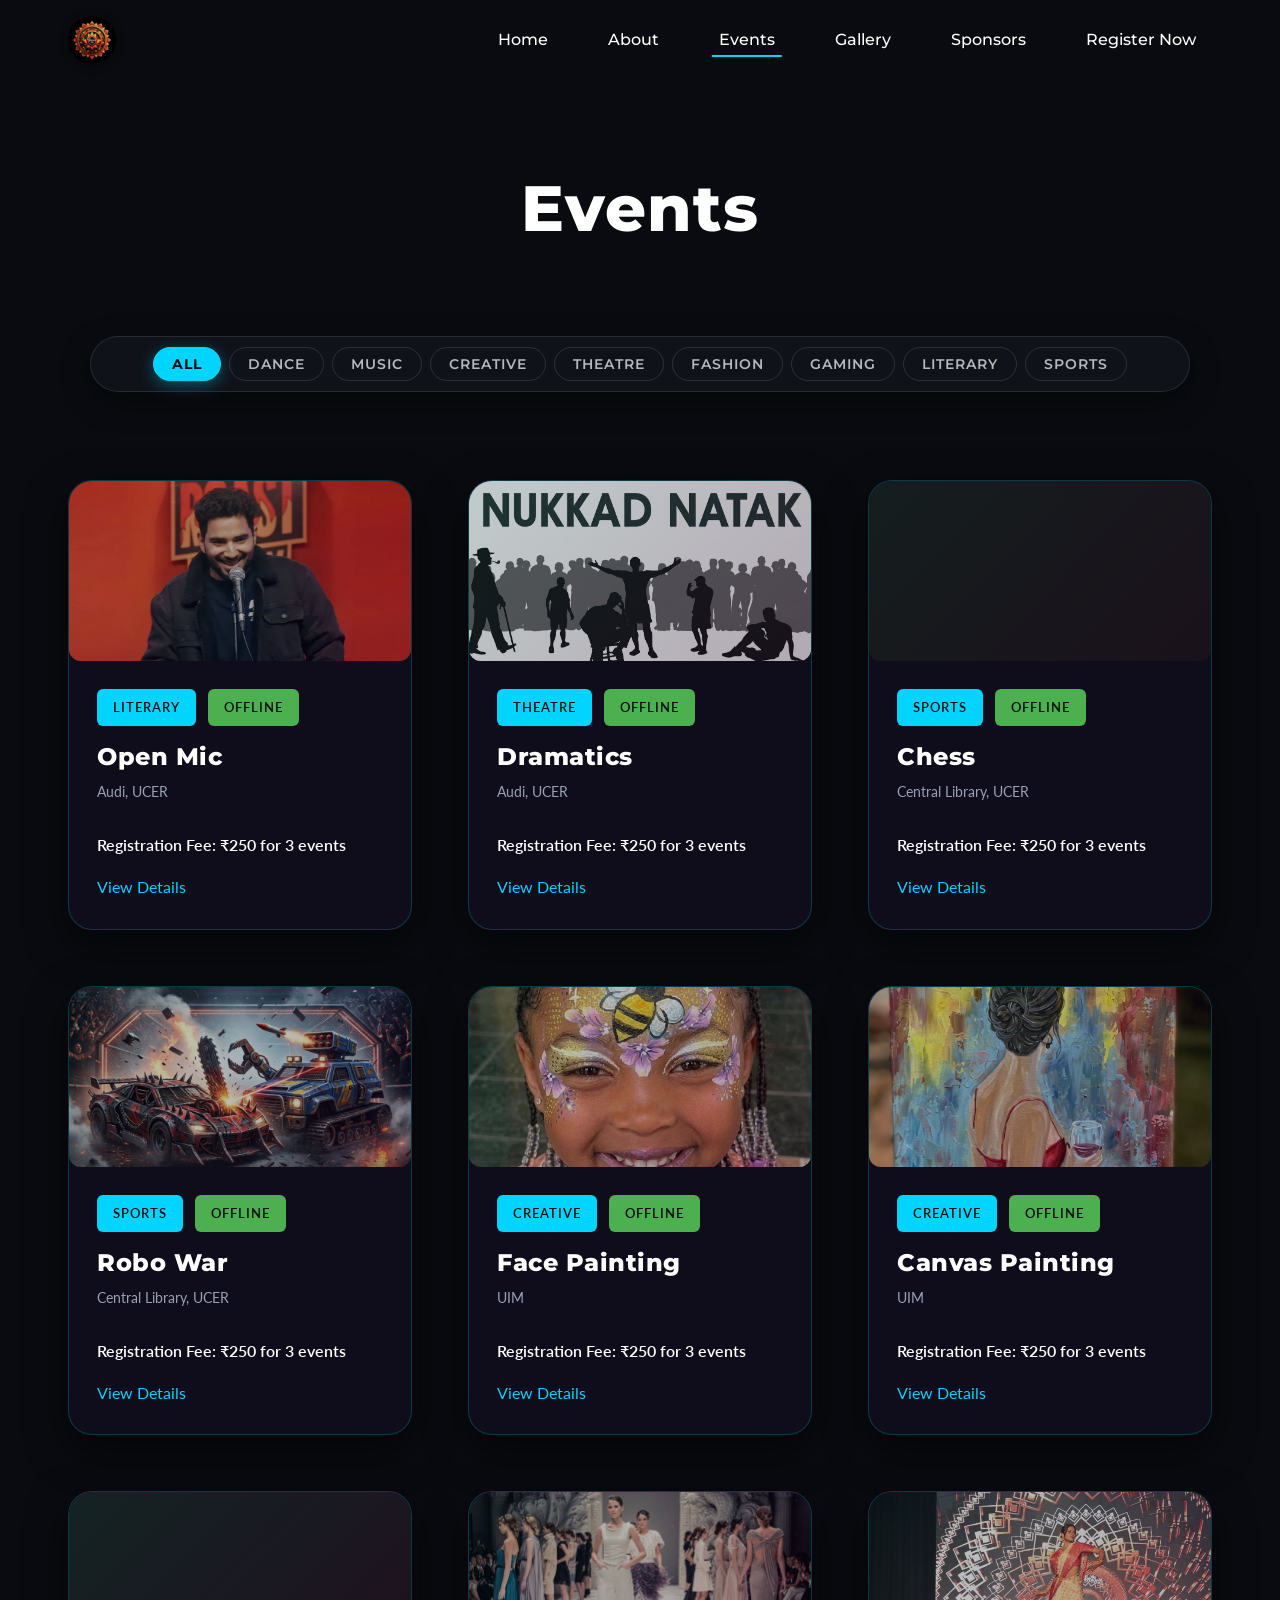
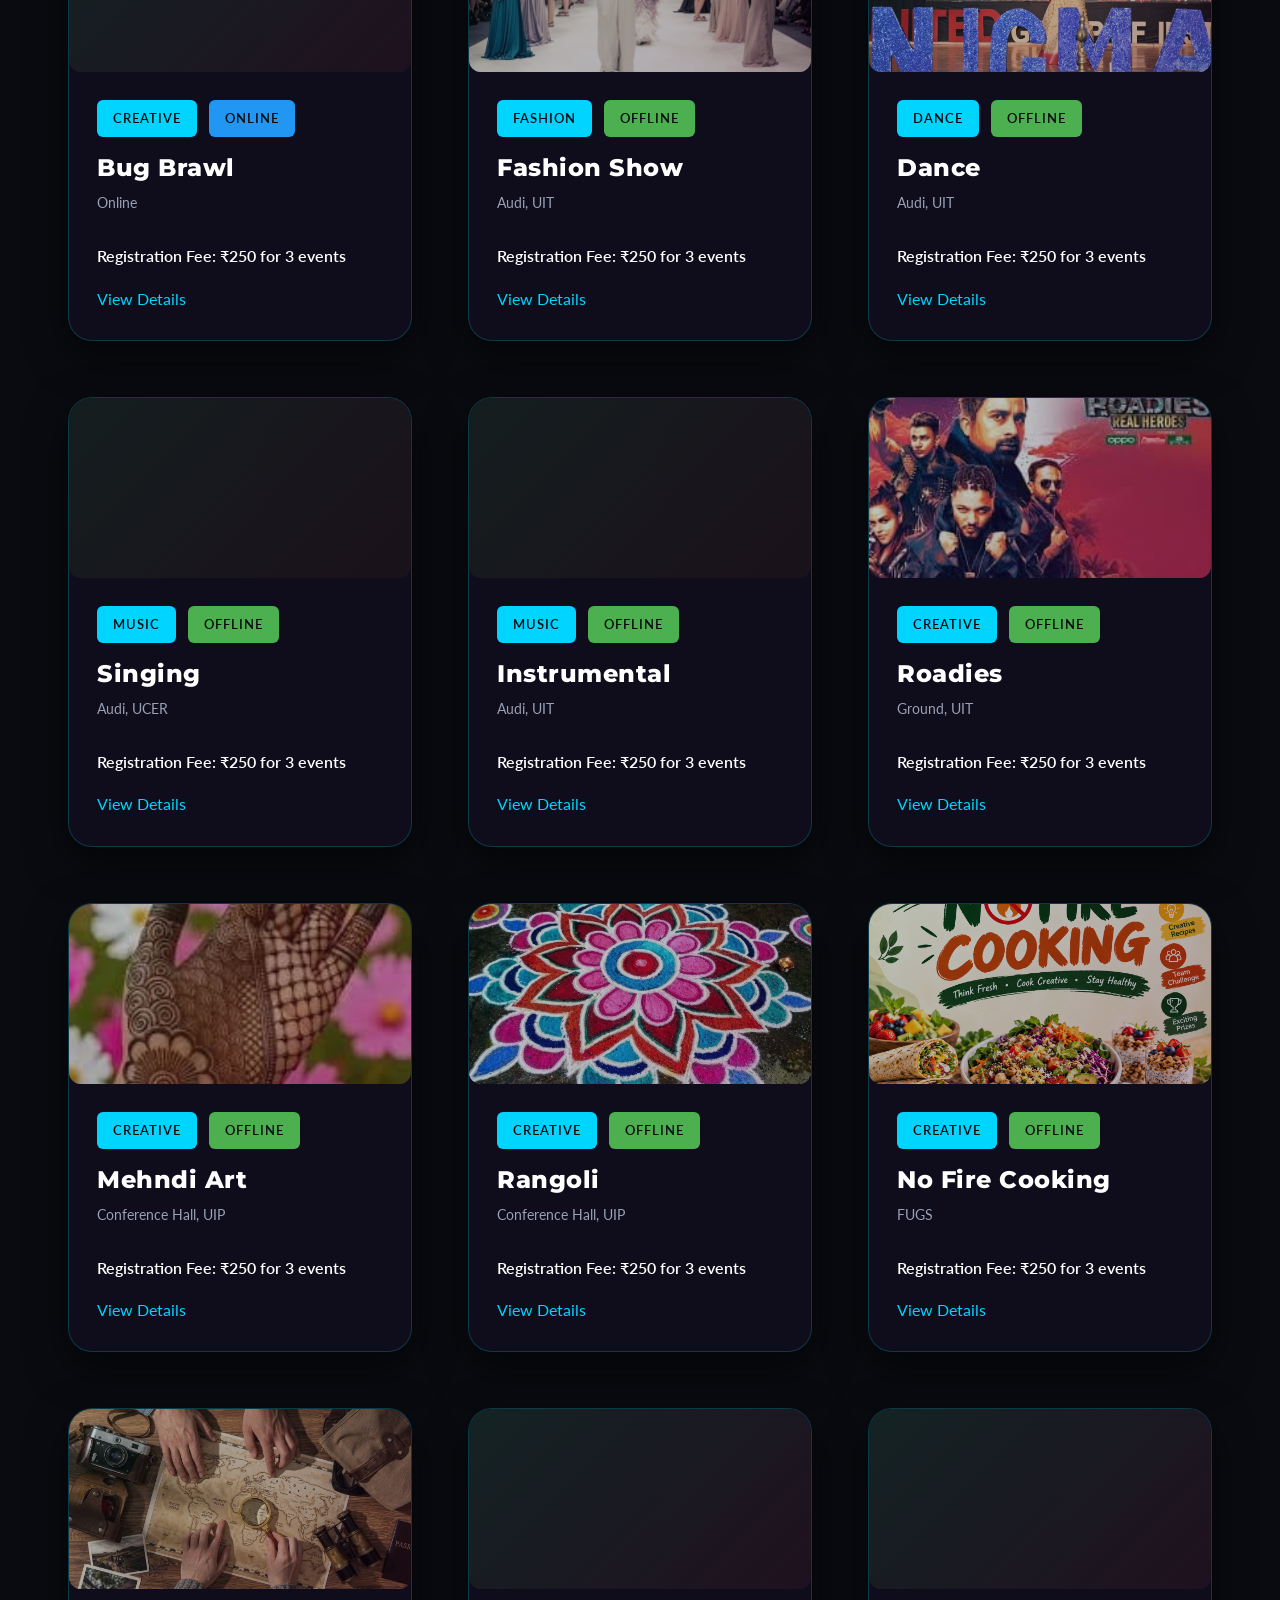
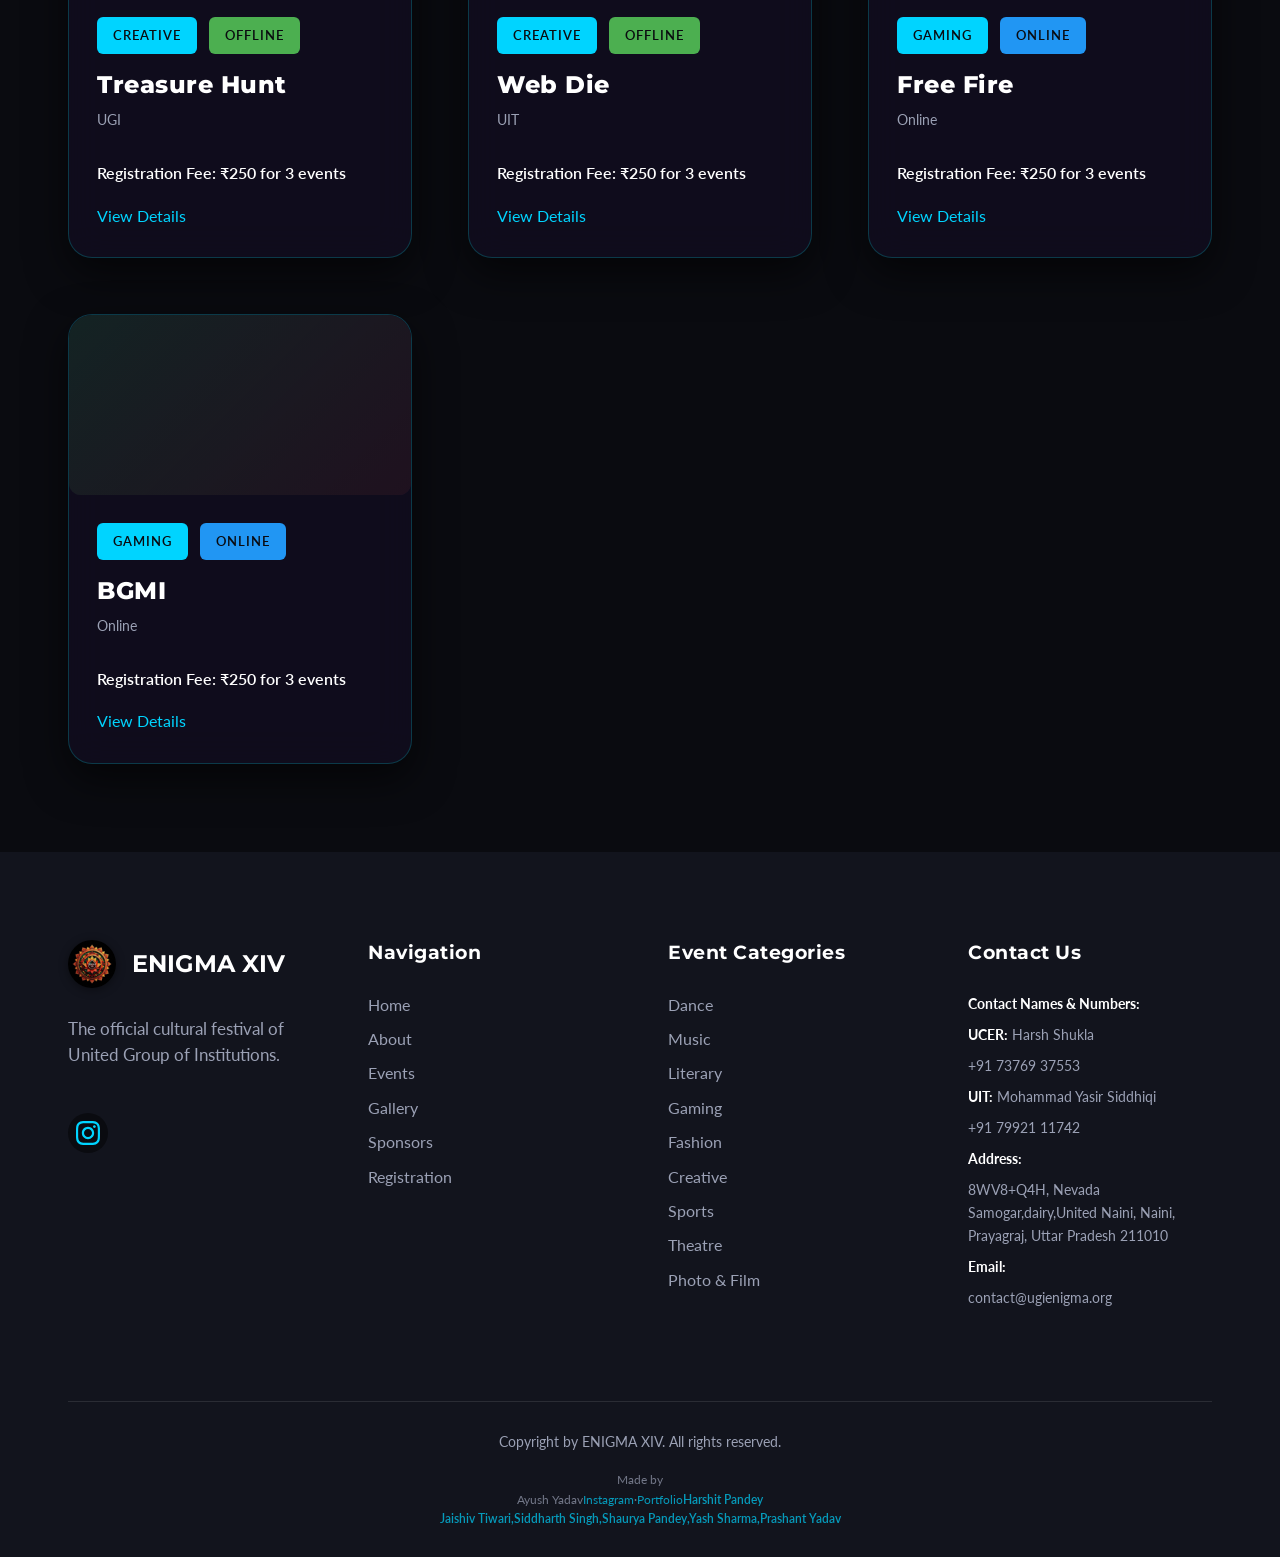
==== commit 9d60e993: "added" ====
--- a/events.html
+++ b/events.html
@@ -28,7 +28,7 @@
     <link rel="preload" as="image" href="assets/new_events/Roadies.jpg">
     <link rel="preload" as="image" href="assets/new_events/treasure_hunt.jpg">
     <link rel="preload" as="image" href="assets/new_events/robowar.jpg">
-    <link rel="preload" as="image" href="assets/new_events/testimage1.png">
+    <link rel="preload" as="image" href="https://archive.org/details/testimage1/testimage1.png">
     <link rel="preload" as="image" href="https://images.unsplash.com/photo-1555066931-4365d14bab8c?w=800&q=80">
     <link rel="preload" as="image" href="https://images.unsplash.com/photo-1498050108023-c5249f4df085?w=800&q=80">
     <link rel="preload" as="image" href="https://images.unsplash.com/photo-1542751371-adc38448a05e?w=800&q=80">
--- a/css/events.css
+++ b/css/events.css
@@ -173,6 +173,16 @@
         background-repeat: no-repeat, no-repeat;
     }
 
+    .event-card[data-event="robowar"] .event-image {
+        background-color: #1a1a1a;
+        background-image: 
+            linear-gradient(135deg, rgba(0, 255, 255, 0.05) 0%, rgba(255, 0, 255, 0.05) 100%),
+            url('../assets/new_events/robowar.jpg');
+        background-size: cover, cover;
+        background-position: center, center;
+        background-repeat: no-repeat, no-repeat;
+    }
+
     /* Creative Events */
     .event-card[data-event="face-painting"] .event-image {
         background-color: #1a1a1a;
@@ -233,6 +243,17 @@
         background-position: center, center;
         background-repeat: no-repeat, no-repeat;
     }
+
+    .event-card[data-event="nofirecooking"] .event-image {
+        background-color: #1a1a1a;
+        background-image: 
+            linear-gradient(135deg, rgba(0, 255, 255, 0.05) 0%, rgba(255, 0, 255, 0.05) 100%),
+            url('../assets/new_events/nofirecooking.png');
+        background-size: cover, cover;
+        background-position: center, center;
+        background-repeat: no-repeat, no-repeat;
+    }
+
 
     /* Online Events */
     .event-card[data-event="bug-brawl"] .event-image {
